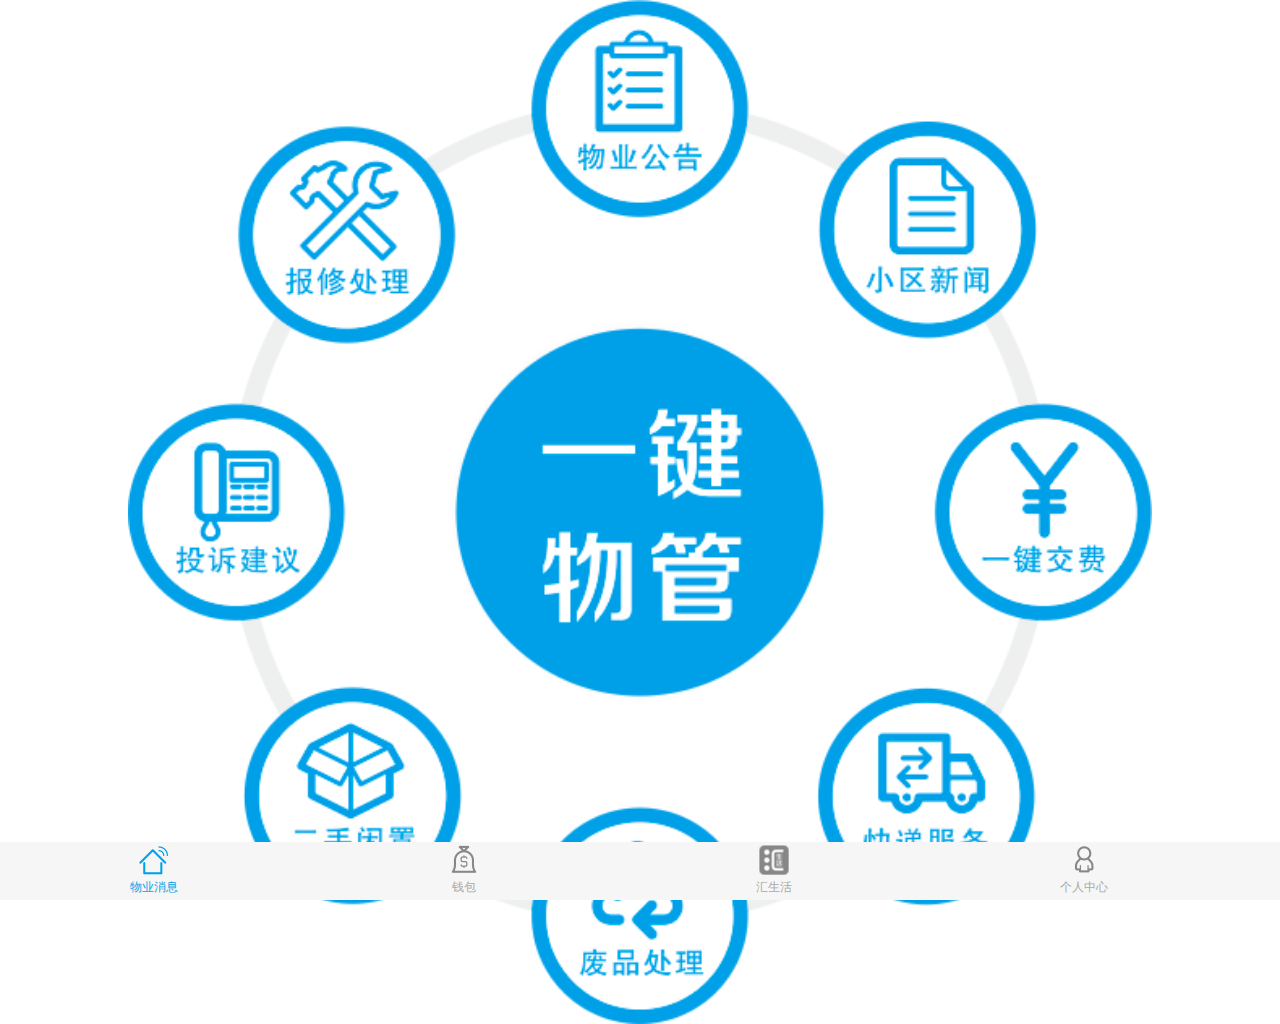
==== message.html @ b0a1e2a9 "新加入" ====
<!DOCTYPE html>
<html>
	<head>
		<meta charset="utf-8" />
		<title></title>
		<meta name="apple-mobile-web-app-capable" content="yes">
	    <meta name="apple-mobile-web-app-status-bar-style" content="black">
		<meta content="width=device-width, initial-scale=1.0, maximum-scale=1.0, minimum-scale=1.0, user-scalable=0" name="viewport"> 
	    <meta name="format-detection" content="" telephone="no">
	    <META HTTP-EQUIV="pragma" CONTENT="no-cache"> 
		<META HTTP-EQUIV="Cache-Control" CONTENT="no-cache, must-revalidate">   
		<link rel="stylesheet" href="css/index.css" />
		<style>
			#container{
				width: 80%;
				background: url(img/all_icon.png) no-repeat center center;
				background-size:100% 100% ;
				margin: 0 auto;
				position: relative;
			}
			#container a.box{
				display: inline-block;
				width:22%;
				height: 22%;
		/*		margin-left: 50%;
			    margin-top: 50%;*/
				position: absolute;
			}
			#container a.dot{
				width: 30%;
			    height: 30%;
			    display: inline-block;
			    position: absolute;
			 /*   left: -15%;
			    top: -15%;*/
			}
	/*		#container a:nth-child(2){
				left: -11%;
    			top: -50%;
			}
			#container a:nth-child(3){
				right: 11%;
    			top: -39%;
			}
			#container a:nth-child(4){
				right: 0;
   				 top: -11%;
			}
			#container a:nth-child(4){
				right: 0;
   				 top: -11%;
			}
			#container a:nth-child(5){
				right: 11%;
   				 top: 17%;
			}
			#container a:nth-child(6){
				left: -11%;
   				bottom: 0;
			}
			#container a:nth-child(7){
				left: -39%;
    			bottom: 12%;
			}
			#container a:nth-child(8){
				left: -50%;
    			top: -11%;
			}
			#container a:nth-child(9){
			    left: -40%;
    			top: -39%;
			}*/
		</style>
		<script type="text/javascript">
		//设置圆
		 	function roundFun(){
		 		var container = document.getElementById("container");
		 		var dot = document.getElementsByClassName("dot")[0];
		 		var box = document.getElementsByClassName("box");
		 		//中心点横坐标
		        var dotLeft = (container.offsetWidth-dot.offsetWidth)/2;
		        //中心点纵坐标
		        var dotTop = (container.offsetHeight-dot.offsetHeight)/2;
		        //起始角度
		        var stard = 0;
		        //半径
		        var radius = (container.offsetWidth/2) - (box[0].offsetWidth/2);
		        //每一个BOX对应的角度;
		        var avd = 360/box.length;
		        //每一个BOX对应的弧度;
		        var ahd = avd*Math.PI/180;
		        
		        var db = (dot.offsetWidth-box[0].offsetWidth)/2;
		        
		        //设置圆的中心点的位置
		        dot.style.left=dotLeft+"px";
		        dot.style.top=dotTop+"px";
		        for(var i = 0; i < box.length; i++){
		        	box[i].style.left= Math.sin((ahd*i))*radius+dotLeft + db +"px";
		        	box[i].style.top= Math.cos((ahd*i))*radius+dotTop + db +"px";
		        	
		        }
		 }
			window.onload=function(){
				var allImg = document.getElementById("container");
				allImg.style.height=allImg.offsetWidth+"px";
				roundFun()
			}
		</script>
	</head>
	<body>
		<div class="management">
			<div id="container">
				<a href="" class="dot"></a>
				<a href="" class="box"></a>
				<a href="" class="box"></a>
				<a href="" class="box"></a>
				<a href="" class="box"></a>
				<a href="" class="box"></a>
				<a href="" class="box"></a>
				<a href="" class="box"></a>
				<a href="" class="box"></a>
			</div>
			<div class="bottom-btn-group">
				<a href="message.html" style="color: #08A3E5;">
					<span class="icon"></span>
					物业消息
				</a>
				<a href="">
					<span class="icon"></span>
					钱包
				</a>
				<a href="life.html">
					<span class="icon"></span>
					汇生活
				</a>
				<a href="">
					<span class="icon"></span>
					个人中心
				</a>
			</div>
		</div>
	</body>
</html>
---- css/index.css ----
@charset "utf-8";
body,
html,
h1,
p,
input,
ul,
li {
	padding: 0;
	margin: 0;
}

html {
	font-size: 12px;
}

a {
	text-decoration: none;
	color: #A9A9A9;
}

.clearfix:after {
	display: block;
	height: 0;
	content: "";
	visibility: hidden;
	clear: both;
}

.clearfix {
	*zoom: 1;
}

ul,
li {
	list-style: none;
}

input {-webkit-appearance:none; /*去除input默认样式*/}


/*首页*/

.logo img {
	width: 100px;
	height: 100px;
	display: block;
	margin: 0 auto;
}

.login-form {
	margin: 40px 0;
	margin-bottom: 0;
}

.login-form input {
	width: 80%;
	display: block;
	margin: 0 auto;
}

.input-group {
	margin: 10px 0;
}

.login-form input[type="submit"],
.sub {
	display: block;
	outline: none;
	background: #00A0E7;
	border: none;
	color: #fff;
	width: 80%;
	padding: 10px 0;
	border-radius: 3px;
	margin: 0 auto;
	text-align: center;
	margin-top: 8px;
}

.login-form input[type="text"],
.user {
	border-top-left-radius: 3px;
	border-top-right-radius: 3px;
	-webkit-border-top-left-radius: 3px;
	-webkit-border-top-right-radius: 3px;
	border-bottom-left-radius: 0px;
	border-bottom-right-radius: 0px;
	border-top: 1px solid #A0A0A0;
	border-left: 1px solid #A0A0A0;
	border-right: 1px solid #A0A0A0;
	border-bottom: none;
	outline: none;
	padding: 10px 2px;
}

.login-form input[type="password"],
.pwd {
	border-bottom-left-radius: 3px;
	border-bottom-right-radius: 3px;
	border-top-left-radius: 0px;
	border-top-right-radius: 0px;
	-webkit-border-bottom-left-radius: 3px;
	-webkit-border-bottom-right-radius: 3px;
	border-bottom: 1px solid #A0A0A0;
	border-left: 1px solid #A0A0A0;
	border-right: 1px solid #A0A0A0;
	border-top: 1px solid #A0A0A0;
	outline: none;
	padding: 10px 2px;
}

.login-content {
	padding: 30px 0;
}

.register {
	width: 80%;
	margin: 0 auto;
}

.register a:nth-child(1) {
	float: left;
}

.register a:nth-child(2) {
	float: right;
}

.login-way {
	width: 80%;
	margin: 0 auto;
	margin-top: 40px;
}

.login-way a:nth-child(1) {
	float: left;
	display: inline-block;
	line-height: 20px;
	color: #000;
}

.login-way a:nth-child(1) span {
	display: inline-block;
	width: 22px;
	height: 22px;
	background: url("../img/we_icon.jpg") no-repeat center center;
	background-size: 100% 100%;
	vertical-align: bottom;
}

.login-way a:nth-child(2) span {
	display: inline-block;
	width: 22px;
	height: 22px;
	background: url("../img/qq_icon.jpg") no-repeat center center;
	background-size: 100% 100%;
	vertical-align: bottom;
}

.login-way a:nth-child(2) {
	float: right;
	display: inline-block;
	line-height: 20px;
	color: #000;
}


/*two*/

.icon {
	width: 30px;
	height: 30px;
	display: inline-block;
}

.bottom-btn-group {
	background: #F6F6F6;
	height: 58px;
	position: fixed;
	right: 0;
	left: 0;
	bottom: 0;
	width: 100%;
}

.bottom-btn-group a {
	display: inline-block;
	width: 24%;
	text-align: center;
	height: 58px;
}

.bottom-btn-group a span.icon {
	display: block;
	margin: 0 auto;
	margin-top: 3px;
	margin-bottom: 4px;
}

.bottom-btn-group a:nth-child(1) span.icon {
	background: url(../img/home_icon.jpg) no-repeat center center;
}

.bottom-btn-group a:nth-child(2) span.icon {
	background: url(../img/money_icon.jpg) no-repeat center center;
}

.bottom-btn-group a:nth-child(3) span.icon {
	background: url(../img/life_icon.jpg) no-repeat center center;
}

.bottom-btn-group a:nth-child(4) span.icon {
	background: url(../img/user_icon.jpg) no-repeat center center;
}

.management .main {
	position: relative;
}

.management .main a {
	position: absolute;
}

.life-main ul {
	text-align: center;
	padding: 10px 0;
}

.life-main ul li {
	display: inline-block;
	width: 32%;
}

.life-main ul li img {
	display: block;
	width: 90px;
	height: 90px;
	margin: 0 auto;
	margin-bottom: 5px;
}

.life-main ul li {}

.life-main {
	padding: 20px 0;
}
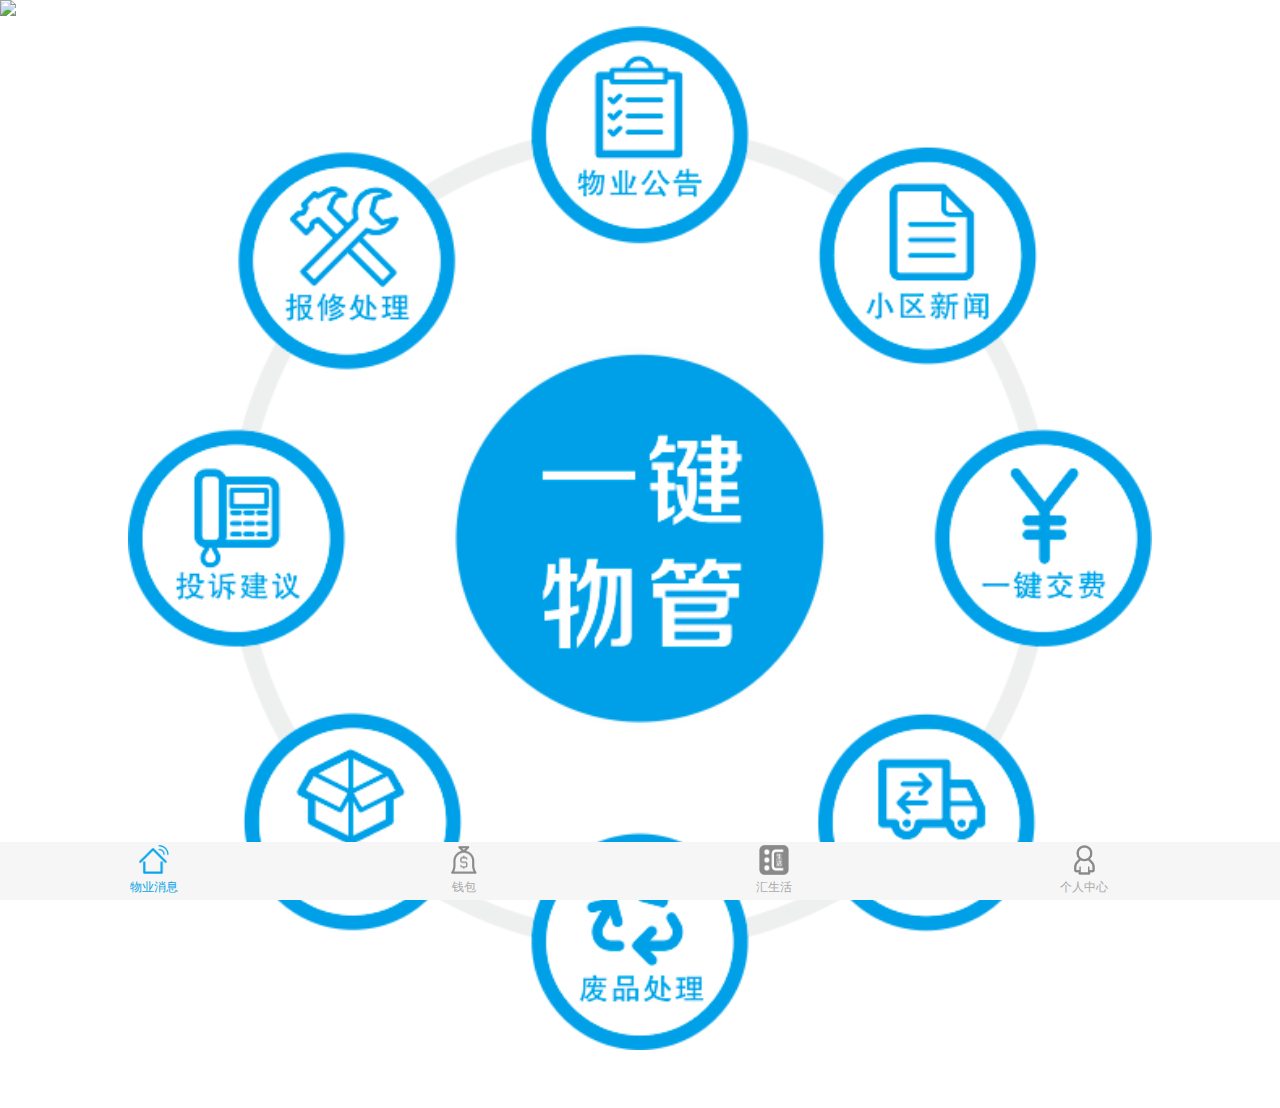
==== commit 48fb0689: "2016年4月4日17:46:31" ====
--- a/message.html
+++ b/message.html
@@ -17,6 +17,7 @@
 				background-size:100% 100% ;
 				margin: 0 auto;
 				position: relative;
+				margin-top:10px;
 			}
 			#container a.box{
 				display: inline-block;
@@ -25,12 +26,14 @@
 		/*		margin-left: 50%;
 			    margin-top: 50%;*/
 				position: absolute;
+				color: transparent;
 			}
 			#container a.dot{
 				width: 30%;
 			    height: 30%;
 			    display: inline-block;
 			    position: absolute;
+			    color:transparent;
 			 /*   left: -15%;
 			    top: -15%;*/
 			}
@@ -70,6 +73,10 @@
 			    left: -40%;
     			top: -39%;
 			}*/
+			.panner img{
+				width:100%;
+				display: block;
+			}
 		</style>
 		<script type="text/javascript">
 		//设置圆
@@ -103,26 +110,37 @@
 		 }
 			window.onload=function(){
 				var allImg = document.getElementById("container");
+				var bottomGroup = document.getElementsByClassName("bottom-btn-group")[0]; 
+				var container = document.getElementById("container");
+				var winHeight = window.offsetHeight;
 				allImg.style.height=allImg.offsetWidth+"px";
 				roundFun()
+				//alert(winHeight)
 			}
 		</script>
 	</head>
 	<body>
 		<div class="management">
-			<div id="container">
-				<a href="" class="dot"></a>
-				<a href="" class="box"></a>
-				<a href="" class="box"></a>
-				<a href="" class="box"></a>
-				<a href="" class="box"></a>
-				<a href="" class="box"></a>
-				<a href="" class="box"></a>
-				<a href="" class="box"></a>
-				<a href="" class="box"></a>
+			<div id="" style="margin-bottom: 58px;">
+				<div class="panner">
+					<ul>
+						<li><img src="img/img.jpg"></li>
+					</ul>
+				</div>
+				<div id="container">
+					<a href="" class="dot">一键物管</a>
+					<a href="" class="box">废品处理</a>
+					<a href="" class="box">快递服务</a>
+					<a href="check.html" class="box">费用查询</a>
+					<a href="" class="box">小区新闻</a>
+					<a href="notice.html" class="box">物业公告</a>
+					<a href="" class="box">报修处理</a>
+					<a href="" class="box">投诉建议</a>
+					<a href="" class="box">二手闲置</a>
+				</div>
 			</div>
 			<div class="bottom-btn-group">
-				<a href="message.html" style="color: #08A3E5;">
+				<a href="message.html" class="active" style="color: #08A3E5;">
 					<span class="icon"></span>
 					物业消息
 				</a>
@@ -134,7 +152,7 @@
 					<span class="icon"></span>
 					汇生活
 				</a>
-				<a href="">
+				<a href="userCenter.html">
 					<span class="icon"></span>
 					个人中心
 				</a>
--- a/css/index.css
+++ b/css/index.css
@@ -5,7 +5,7 @@
 p,
 input,
 ul,
-li {
+li ,h5{
 	padding: 0;
 	margin: 0;
 }
@@ -189,6 +189,7 @@
 	width: 24%;
 	text-align: center;
 	height: 58px;
+	color: #A9A9A9;
 }
 
 .bottom-btn-group a span.icon {
@@ -199,20 +200,44 @@
 }
 
 .bottom-btn-group a:nth-child(1) span.icon {
-	background: url(../img/home_icon.jpg) no-repeat center center;
+	background: url(../img/home_icon.png) no-repeat center center;
+	background-size:100%;
+}
+.bottom-btn-group a:nth-child(1).active span.icon{
+	background: url(../img/home_blue_icon.png) no-repeat center center;
+	background-size:100%;
 }
 
 .bottom-btn-group a:nth-child(2) span.icon {
-	background: url(../img/money_icon.jpg) no-repeat center center;
+	background: url(../img/money_icon.png) no-repeat center center;
+	background-size:85%;
+}
+.bottom-btn-group a:nth-child(2).active span.icon {
+	background: url(../img/money_blue_icon.png) no-repeat center center;
+	background-size:85%;
 }
 
 .bottom-btn-group a:nth-child(3) span.icon {
-	background: url(../img/life_icon.jpg) no-repeat center center;
+	background: url(../img/life_icon.png) no-repeat center center;
+	background-size:100%;
+}
+.bottom-btn-group a:nth-child(3).active span.icon {
+	background: url(../img/life_blue_icon.png) no-repeat center center;
+	background-size:100%;
 }
 
 .bottom-btn-group a:nth-child(4) span.icon {
-	background: url(../img/user_icon.jpg) no-repeat center center;
-}
+	background: url(../img/user_icon.png) no-repeat center center;
+	background-size: 70%;
+}
+.bottom-btn-group a:nth-child(4).active span.icon {
+	background: url(../img/user_blue_icon.png) no-repeat center center;
+	background-size: 70%;
+}
+.bottom-btn-group a.active{
+	color: #08A3E5;
+}
+
 
 .management .main {
 	position: relative;
@@ -239,9 +264,47 @@
 	margin: 0 auto;
 	margin-bottom: 5px;
 }
-
 .life-main ul li {}
 
 .life-main {
 	padding: 20px 0;
-}+}
+.h35{
+	height: 35px;
+	line-height: 35px;
+}
+.then-pay{
+	color: #E50112;
+	font-weight: bold;
+	border: 1px solid #E50112;
+	border-radius: 3px;
+	display: inline-block;
+	padding: 2px 3px;
+	position: absolute;
+	bottom: 20px;
+	right: 10px;
+	-webkit-transform:rotate(-45deg);
+	-ms-transform:rotate(-45deg);
+	-o-transform:rotate(-45deg);
+	-moz-transform:rotate(-45deg);
+	transform:rotate(-45deg);
+}
+.panner img{
+	width:100%;
+	display: block;
+}
+.dir-icon{
+	width: 25px;
+	height: 25px;
+	display: block;
+	vertical-align: middle;
+	float: right;
+	margin-top:5px;
+	background: url(../img/dir_icon.png) no-repeat;
+}
+.dir-down{
+	background-position: 0 -61px;
+}
+.dir-left{
+	
+}
